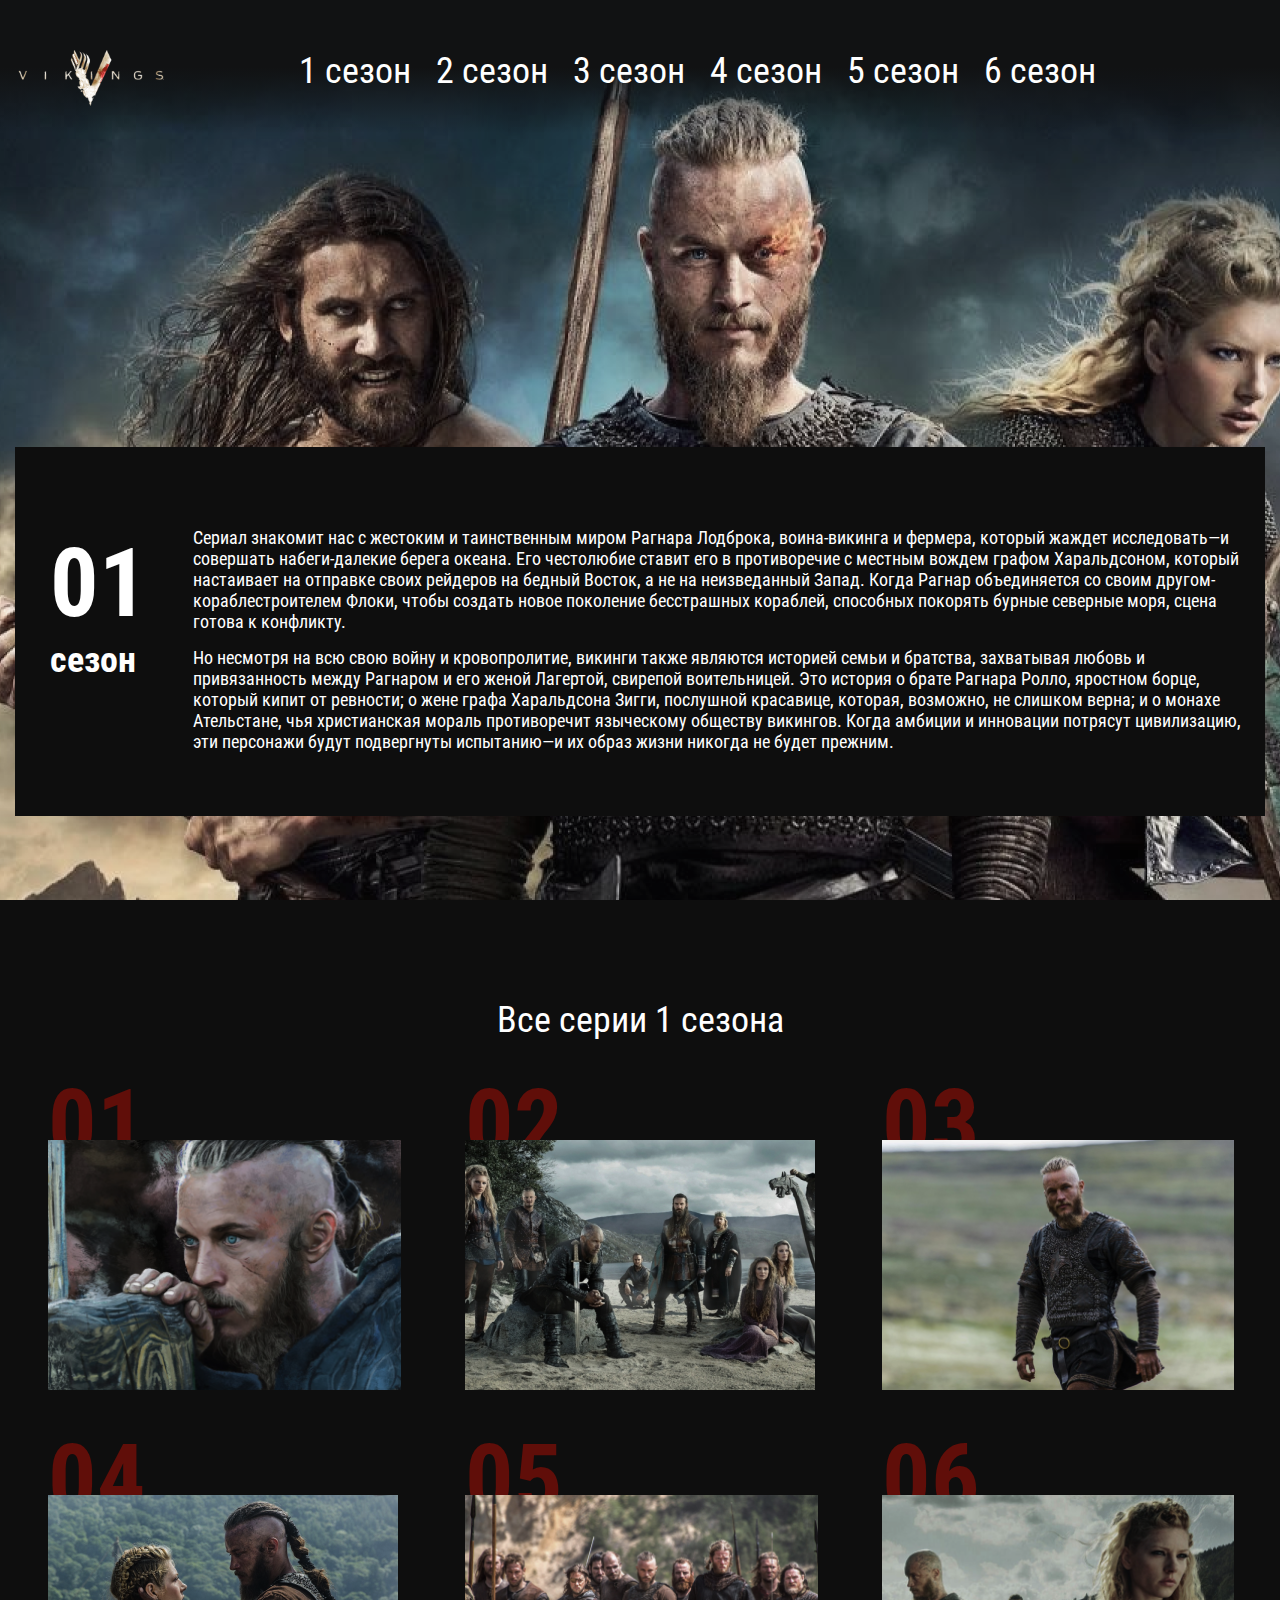
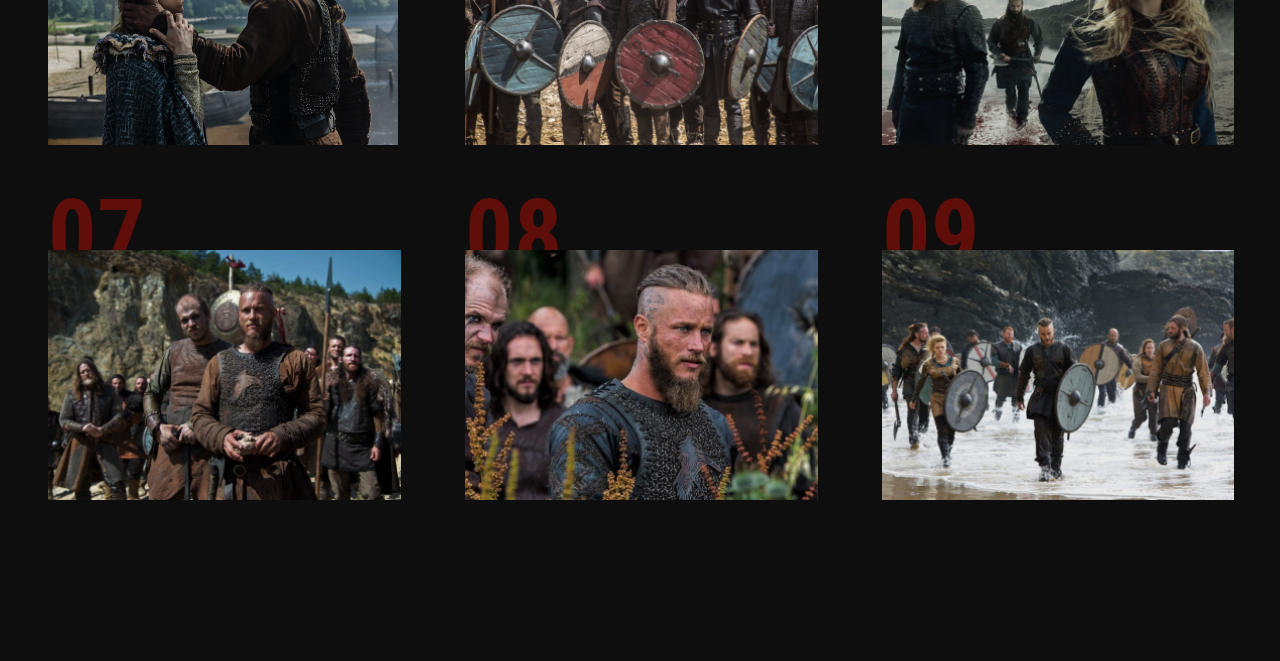
==== page2.html @ 89fa9ccf "first" ====
<!DOCTYPE html>
<html lang="en">

<head>
    <meta charset="UTF-8">
    <meta http-equiv="X-UA-Compatible" content="IE=edge">
    <meta name="viewport" content="width=device-width, initial-scale=1.0">
    <title>Document</title>
    <link rel="stylesheet" href="style/stylepage2.css">
    <link rel="stylesheet" href="style/mediapage2.css">
</head>

<body>

    <header class="header">
        
            <nav class="header__nav">
                <div class="container">
                <a href="" class="logo__nextpage">
                    <img src="img/logo2.svg" alt="">
                </a>
                <ul class="header__nav-list">
                    <li><a href="page2.html" class="header__nav-link">1 сезон</a></li>
                    <li><a href="" class="header__nav-link">2 сезон</a></li>
                    <li><a href="" class="header__nav-link">3 сезон</a></li>
                    <li><a href="" class="header__nav-link">4 сезон</a></li>
                    <li><a href="" class="header__nav-link">5 сезон</a></li>
                    <li><a href="" class="header__nav-link">6 сезон</a></li>
                </ul>
            </div>
            </nav>

            <div class="container">
            <div class="about__season-content">
                <div class="about__season-box">
                    <div class="title">
                        <h2 class="about__season-title">01<span>сезон</span></h2>
                    </div>
                    <div class="one__season-text">
                        <p class="about__season-text">Сериал знакомит нас с жестоким и таинственным миром Рагнара
                            Лодброка, воина-викинга и фермера, который жаждет исследовать—и совершать набеги-далекие
                            берега океана. Его честолюбие ставит его в противоречие с местным вождем графом
                            Харальдсоном, который настаивает на отправке своих рейдеров на бедный Восток, а не на
                            неизведанный Запад. Когда Рагнар объединяется со своим другом-кораблестроителем Флоки, чтобы
                            создать новое поколение бесстрашных кораблей, способных покорять бурные северные моря, сцена
                            готова к конфликту.</p>

                        <p class="about__season-text text">Но несмотря на всю свою войну и кровопролитие, викинги также
                            являются историей семьи и братства, захватывая любовь и привязанность между Рагнаром и
                            его женой Лагертой, свирепой воительницей. Это история о брате Рагнара Ролло, яростном
                            борце, который кипит от ревности; о жене графа Харальдсона Зигги, послушной красавице,
                            которая, возможно, не слишком верна; и о монахе Ательстане, чья христианская мораль
                            противоречит языческому обществу викингов. Когда амбиции и инновации потрясут
                            цивилизацию, эти персонажи будут подвергнуты испытанию—и их образ жизни никогда не будет
                            прежним.</p>
                    </div>

                </div>
            </div>
        </div>
    



    </header>


    <main class="main">
        <section class="about__season">

        </section>
        <section class="first__season">
            <h2 class="first__season-title">Все серии 1 сезона</h2>
            <div class="container">
                <div class="first__season-content">
                    <div class="block1">
                        <img src="img/page2-1.png" alt="" class="first__season-img">
                        <p class="season__number">01</p>
                        <div class="link__btn">
                            <a href="" class="season__link">Смотреть</a>
                        </div>
                    </div>
                    <div class="block1">
                        <img src="img/page2-2.png" alt="" class="first__season-img">
                        <p class="season__number">02</p>
                        <div class="link__btn">
                            <a href="" class="season__link">Смотреть</a>
                        </div>
                    </div>
                    <div class="block1">
                        <img src="img/page2-3.png" alt="" class="first__season-img">
                        <p class="season__number">03</p>
                        <div class="link__btn">
                            <a href="" class="season__link">Смотреть</a>
                        </div>
                    </div>
                    <div class="block1">
                        <img src="img/page2-4.png" alt="" class="first__season-img">
                        <p class="season__number">04</p>
                        <div class="link__btn">
                            <a href="" class="season__link">Смотреть</a>
                        </div>
                    </div>
                    <div class="block1">
                        <img src="img/page2-5.png" alt="" class="first__season-img">
                        <p class="season__number">05</p>
                        <div class="link__btn">
                            <a href="" class="season__link">Смотреть</a>
                        </div>
                    </div>
                    <div class="block1">
                        <img src="img/page2-6.png" alt="" class="first__season-img">
                        <p class="season__number">06</p>
                        <div class="link__btn">
                            <a href="" class="season__link">Смотреть</a>
                        </div>
                    </div>
                    <div class="block1">
                        <img src="img/page2-7.png" alt="" class="first__season-img">
                        <p class="season__number">07</p>
                        <div class="link__btn">
                            <a href="" class="season__link">Смотреть</a>
                        </div>
                    </div>
                    <div class="block1">
                        <img src="img/page2-8.png" alt="" class="first__season-img">
                        <p class="season__number">08</p>
                        <div class="link__btn">
                            <a href="" class="season__link">Смотреть</a>
                        </div>
                    </div>
                    <div class="block1">
                        <img src="img/pahe2-9.png" alt="" class="first__season-img">
                        <p class="season__number">09</p>
                        <div class="link__btn">
                            <a href="" class="season__link">Смотреть</a>
                        </div>
                    </div>
                </div>
            </div>
        </section>
    </main>
</body>

</html>
---- style/stylepage2.css ----
@import url(fonts.css);

:root {
    --blue: #85CCDC;
    --white: #ffff;
    --black: #0E0E0E;
    --red: #600E09;
    --bold: 'RobotoBold';
    --ital: 'RobotoItalic';
    --reg: 'RobotoRegular';
}

* {
    padding: 0;
    margin: 0;
    box-sizing: border-box;
    text-decoration: none;
    list-style: none;
}

.container {
    max-width: 1413px;
    width: 100%;
    padding: 0 15px;
    margin: 0 auto;

}

body {
    background: var(--black);
    max-width: 1920px;
    width: 100%;
}



/* ==========header======== */

.header__nav-link {
    font-family: var(--reg);
    font-weight: 400;
    font-size: 36px;
    line-height: 42px;
    color: var(--white);
    cursor: pointer;
    transition: .2s;


}

.header__nav-link:hover {
    padding-bottom: 1px;
    background: transparent;
    color: var(--blue);
    text-decoration-line: underline;
}


.header__nav-list {
    display: flex;
    justify-content: center;
    gap: 25px;
}

.header__nav .container {
    display: flex;
    gap: 130px;
}

.header__nav {
    background: linear-gradient(180deg, #111213 0%, #111213 43.62%, rgba(32, 31, 33, 0) 86.33%);
    padding: 50px 0 44px;
}


/* =====section about season====== */


.header{
    background: url(../img/intro_nextpage.png) center no-repeat;
    max-width: 1920px;
    width: 100%;
    height: 900px;
   
}


.about__season-title {
    font-family: var(--bold);
    font-weight: 700;
    font-size: 96px;
    line-height: 112px;
    color: var(--white);
    display: flex;
    flex-direction: column;
}

.about__season-title span {
    font-family: var(--bold);
    font-weight: 700;
    font-size: 36px;
    line-height: 42px;
    color: var(--white);
}

.about__season-text {
    font-family: var(--reg);
    font-weight: 400;
    font-size: 18px;
    line-height: 21px;
    color: var(--white);
    max-width: 1158px;
    width: 100%;
}


.about__season-box {
    max-width: 1383px;
    width: 100%;
    display: flex;
    padding: 80px 47px 64px 35px;
    background: var(--black);
    gap: 45px;
    padding-right: 15px;
    margin-top: 413px;

}


.text{
    margin-top: 15px;
}


/* =========main ========== */
/* =======section firstseason=========== */


.first__season-title {
    font-family: var(--reg);
    font-weight: 400;
    font-size: 36px;
    line-height: 42px;
    color: var(--white);
    text-align: center;
    margin-bottom: 99px;
}


.first__season {
    padding: 99px 0 161px;
}

.block1 {
    max-width: 350px;
    width: 100%;
    height: 250px;
    position: relative;
    display: flex;
}

.season__number {
    font-family: var(--bold);
    font-weight: 700;
    font-size: 96px;
    line-height: 112px;
    color: var(--red);
    position: absolute;
    z-index: -1;
    margin-top: -72px;

}


.season__link {
    font-family: var(--reg);
    font-weight: 400;
    font-size: 36px;
    line-height: 42px;
    text-align: center;
    color: var(--white);
    background: var(--black);
    padding: 12px 78px;
    left: 27px;
    top: 94px;
    position: absolute;
    visibility: hidden;
    max-width: 300px;
    width: 100%;
    height: 65px;
    transition: .4s;
}

.first__season-img::after {
    content: '';
    position: absolute;
    background: rgba(14, 14, 14, 0.8);
    top: 0;
    left: 0;
    width: 350px;
    height: 250px;
    opacity: 1;
    transition: .4s;
}

.block1::after {
    content: '';
    position: absolute;
    background: rgba(14, 14, 14, 0.8);
    top: 0;
    left: 0;
    width: 350px;
    height: 250px;
    opacity: 0;
}


.block1:hover::after {
    opacity: 1;
    transition: .4s;
}


.block1:hover .season__link {
    visibility: visible;
    opacity: 1;
    z-index: 1;
}

.serial {
    margin-bottom: 172px;
}


.first__season-content {
    display: grid;
    grid-template-columns: repeat(3, 1fr);
    grid-template-rows: repeat(3, 1fr);
    grid-auto-rows: minmax(350px, max-content);
    justify-items: center;
    row-gap: 105px;
}
---- style/mediapage2.css ----
.media {
    display: none;
}

@media (max-width: 1300px) {
    .about__season-box {
        margin-top: 293px;
    }

}

@media (max-width: 1200px) {
    .season__content {
        grid-template-columns: repeat(2, 1fr);
        place-items: center;
    }
}


@media (max-width: 1110px) {
    .header__nav-list {
        flex-wrap: wrap;
    }

    .first__season-content {
        grid-template-columns: repeat(2, 1fr);
        grid-auto-rows: minmax(350px, max-content);
        justify-items: center;
    }

}




@media (max-width: 992px) {
    .about__season-box {
        flex-direction: column;
        align-items: center;
        gap: 15px;
        padding: 45px 9px 40px 13px;
    }

    .about__season-box {
        margin-top: 414px;
    }

    .about__season-title {
        font-size: 40px;
        line-height: 5px;
    }

    .about__season-title span {
        font-size: 15px;
    }

    .about__season-text {
        font-size: 14px;
        line-height: 16px;
    }
}


@media (max-width: 877px) {

    .about__season-box {
        margin-top: 382px;
    }

}

@media (max-width: 826px) {

    .about__season-box {
        margin-top: 316px;
    }

}

@media (max-width: 694px) {

    .about__season-box {
        margin-top: 283px;
    }

}


@media (max-width: 830px) {
    .header__nav {
        align-items: center;
    }
}



@media (max-width: 768px) {

    .first__season-content {
        grid-template-columns: repeat(1, 1fr);
        grid-auto-rows: minmax(350px, max-content);
        row-gap: 100px;
        justify-items: center;
    }

    .header__nav .container {
        flex-direction: column;
        align-items: center;
        gap: 20px;
    }


}



@media (max-width: 715px) {
    .header__nav-list {
        flex-wrap: wrap;
    }
}


@media (max-width: 576px) {
    .about__season-box {
        margin-top: 235px;
    }
}



@media (max-width: 462px) {
    .about__season-box {
        margin-top: 172px;
    }
}



@media (max-width: 408px) {
    .about__season-box {
        margin-top: 57px;
    }
}



@media (max-width: 370px) {
    .season__img {
        max-width: 300px;
        width: 100%;
    }

}
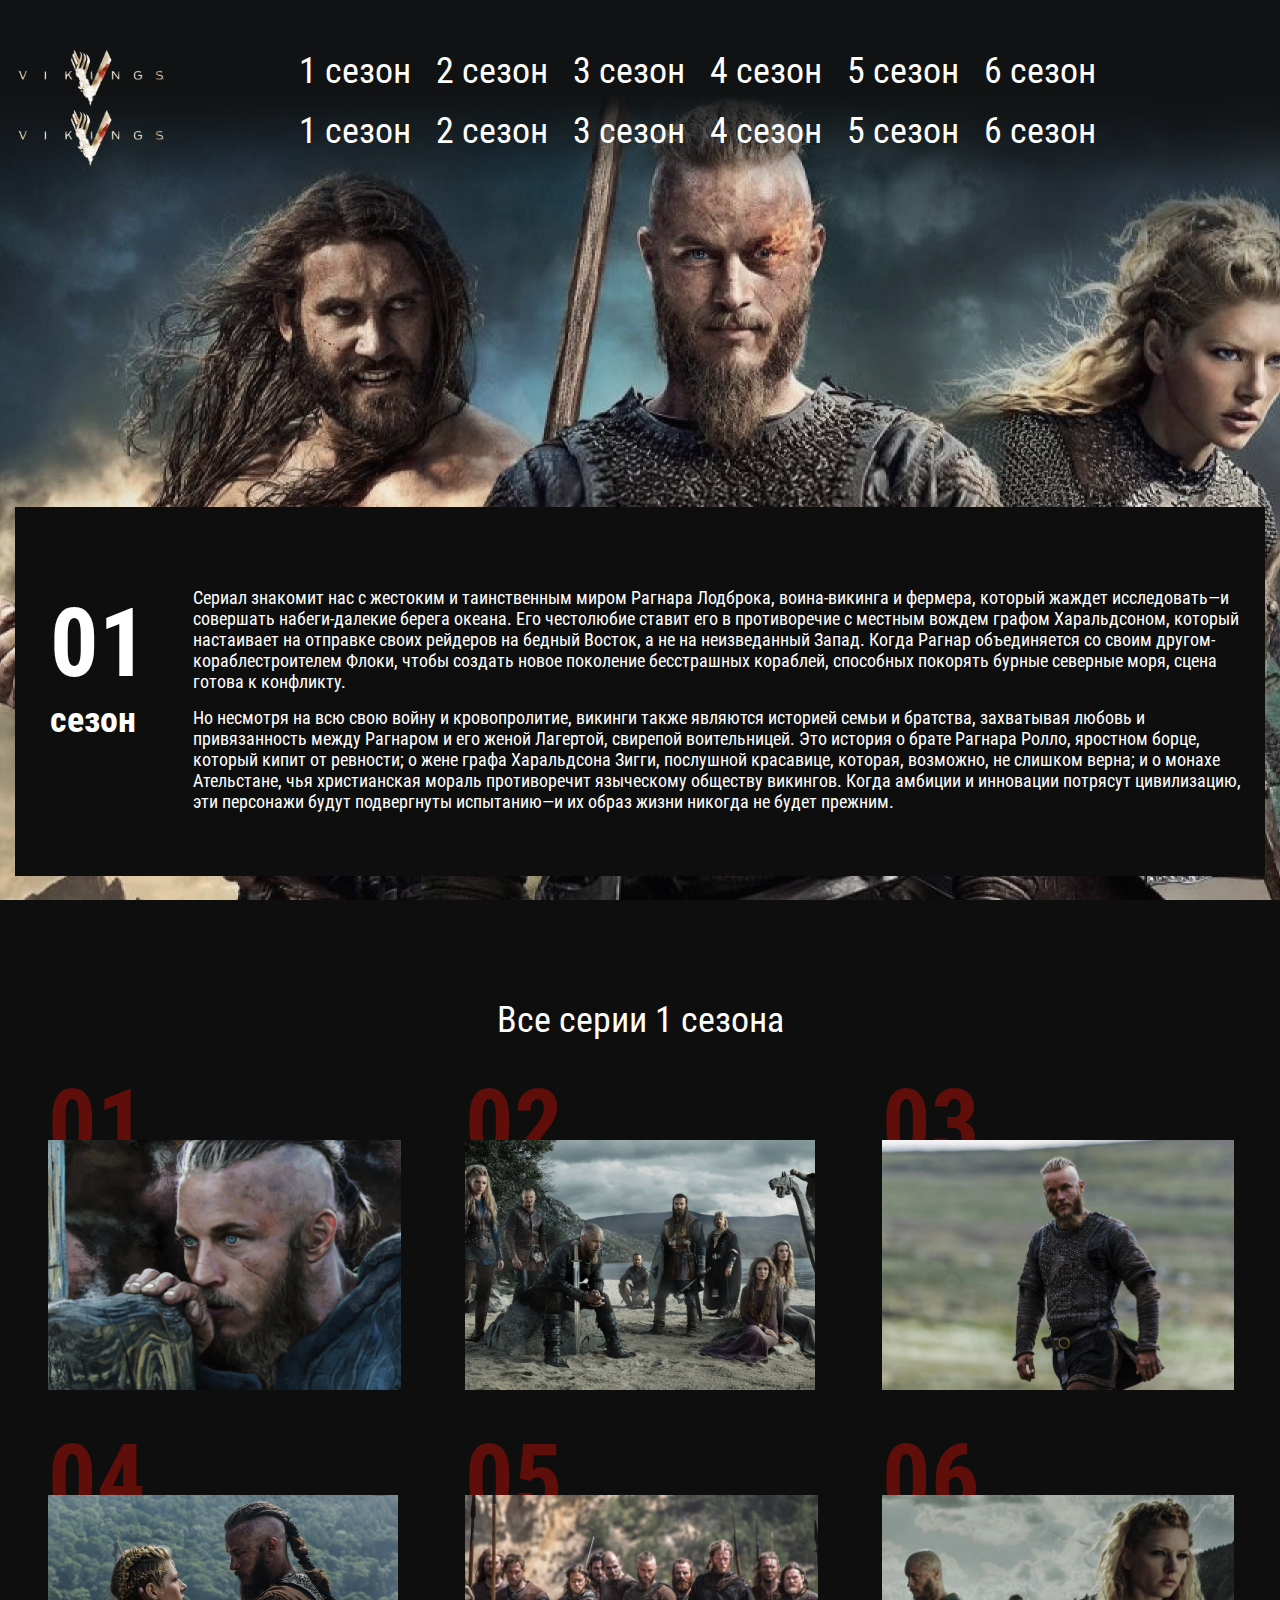
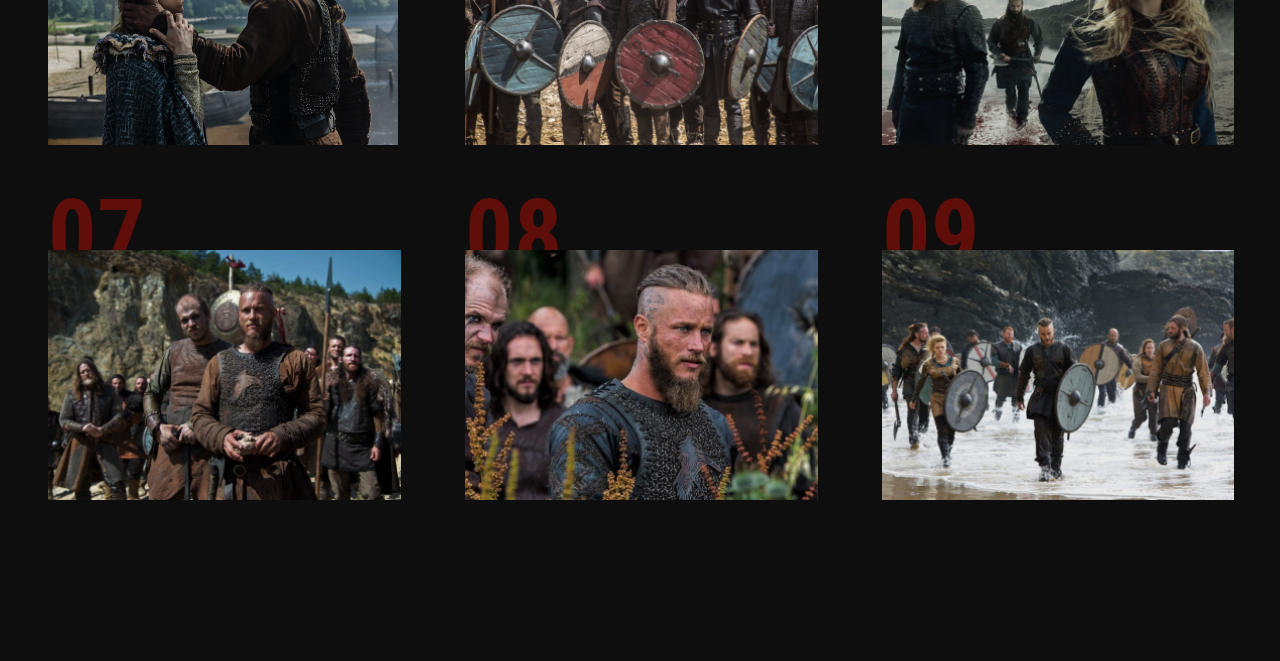
==== commit c96328a5: "second" ====
--- a/page2.html
+++ b/page2.html
@@ -15,6 +15,19 @@
     <header class="header">
         
             <nav class="header__nav">
+                <div class="container">
+                <a href="" class="logo__nextpage">
+                    <img src="img/logo2.svg" alt="">
+                </a>
+                <ul class="header__nav-list">
+                    <li><a href="page2.html" class="header__nav-link">1 сезон</a></li>
+                    <li><a href="" class="header__nav-link">2 сезон</a></li>
+                    <li><a href="" class="header__nav-link">3 сезон</a></li>
+                    <li><a href="" class="header__nav-link">4 сезон</a></li>
+                    <li><a href="" class="header__nav-link">5 сезон</a></li>
+                    <li><a href="" class="header__nav-link">6 сезон</a></li>
+                </ul>
+            </div>
                 <div class="container">
                 <a href="" class="logo__nextpage">
                     <img src="img/logo2.svg" alt="">
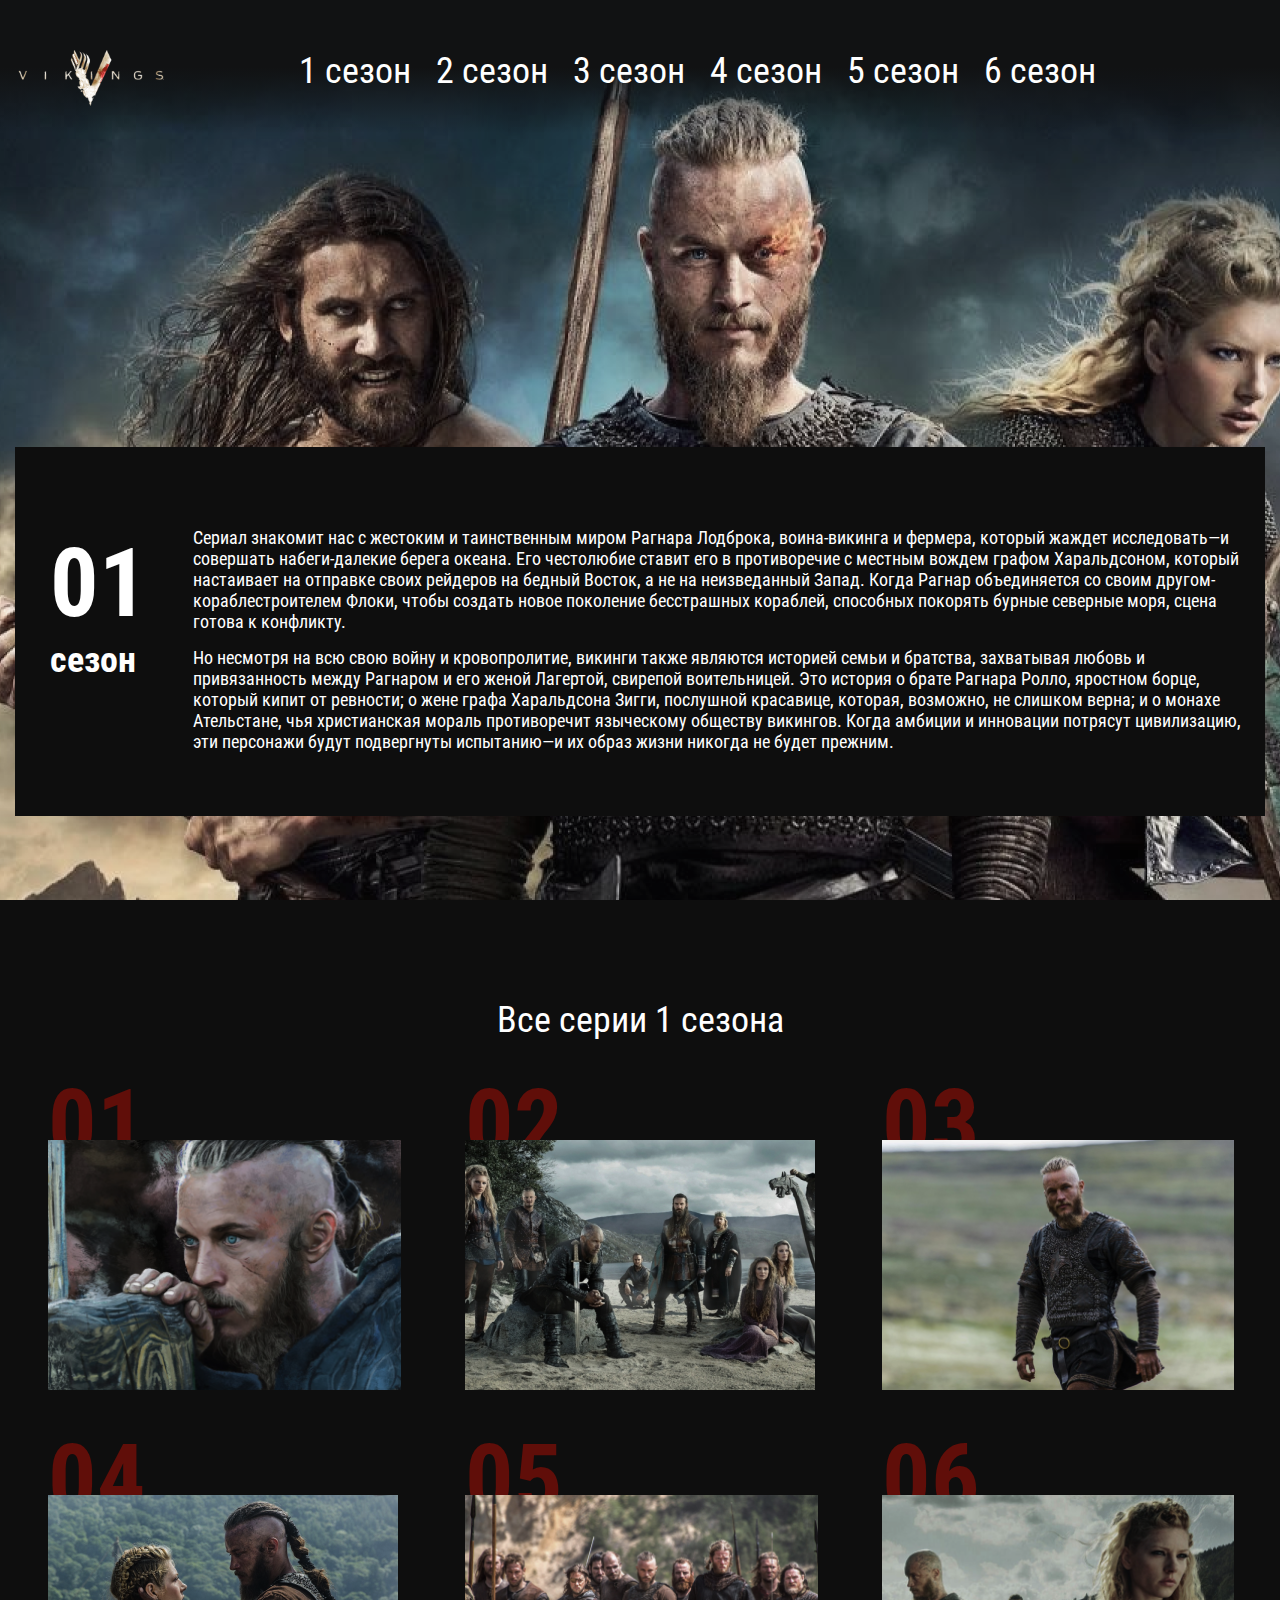
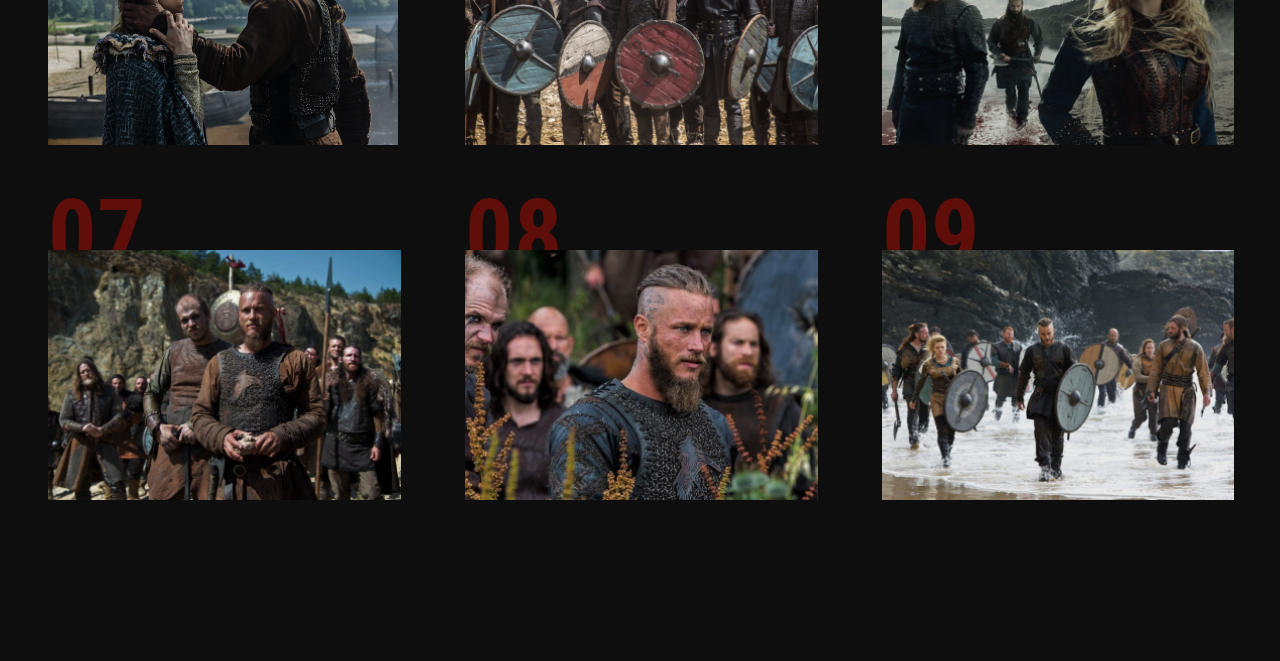
==== commit 3af38e8a: "qwertt" ====
--- a/page2.html
+++ b/page2.html
@@ -15,19 +15,6 @@
     <header class="header">
         
             <nav class="header__nav">
-                <div class="container">
-                <a href="" class="logo__nextpage">
-                    <img src="img/logo2.svg" alt="">
-                </a>
-                <ul class="header__nav-list">
-                    <li><a href="page2.html" class="header__nav-link">1 сезон</a></li>
-                    <li><a href="" class="header__nav-link">2 сезон</a></li>
-                    <li><a href="" class="header__nav-link">3 сезон</a></li>
-                    <li><a href="" class="header__nav-link">4 сезон</a></li>
-                    <li><a href="" class="header__nav-link">5 сезон</a></li>
-                    <li><a href="" class="header__nav-link">6 сезон</a></li>
-                </ul>
-            </div>
                 <div class="container">
                 <a href="" class="logo__nextpage">
                     <img src="img/logo2.svg" alt="">
